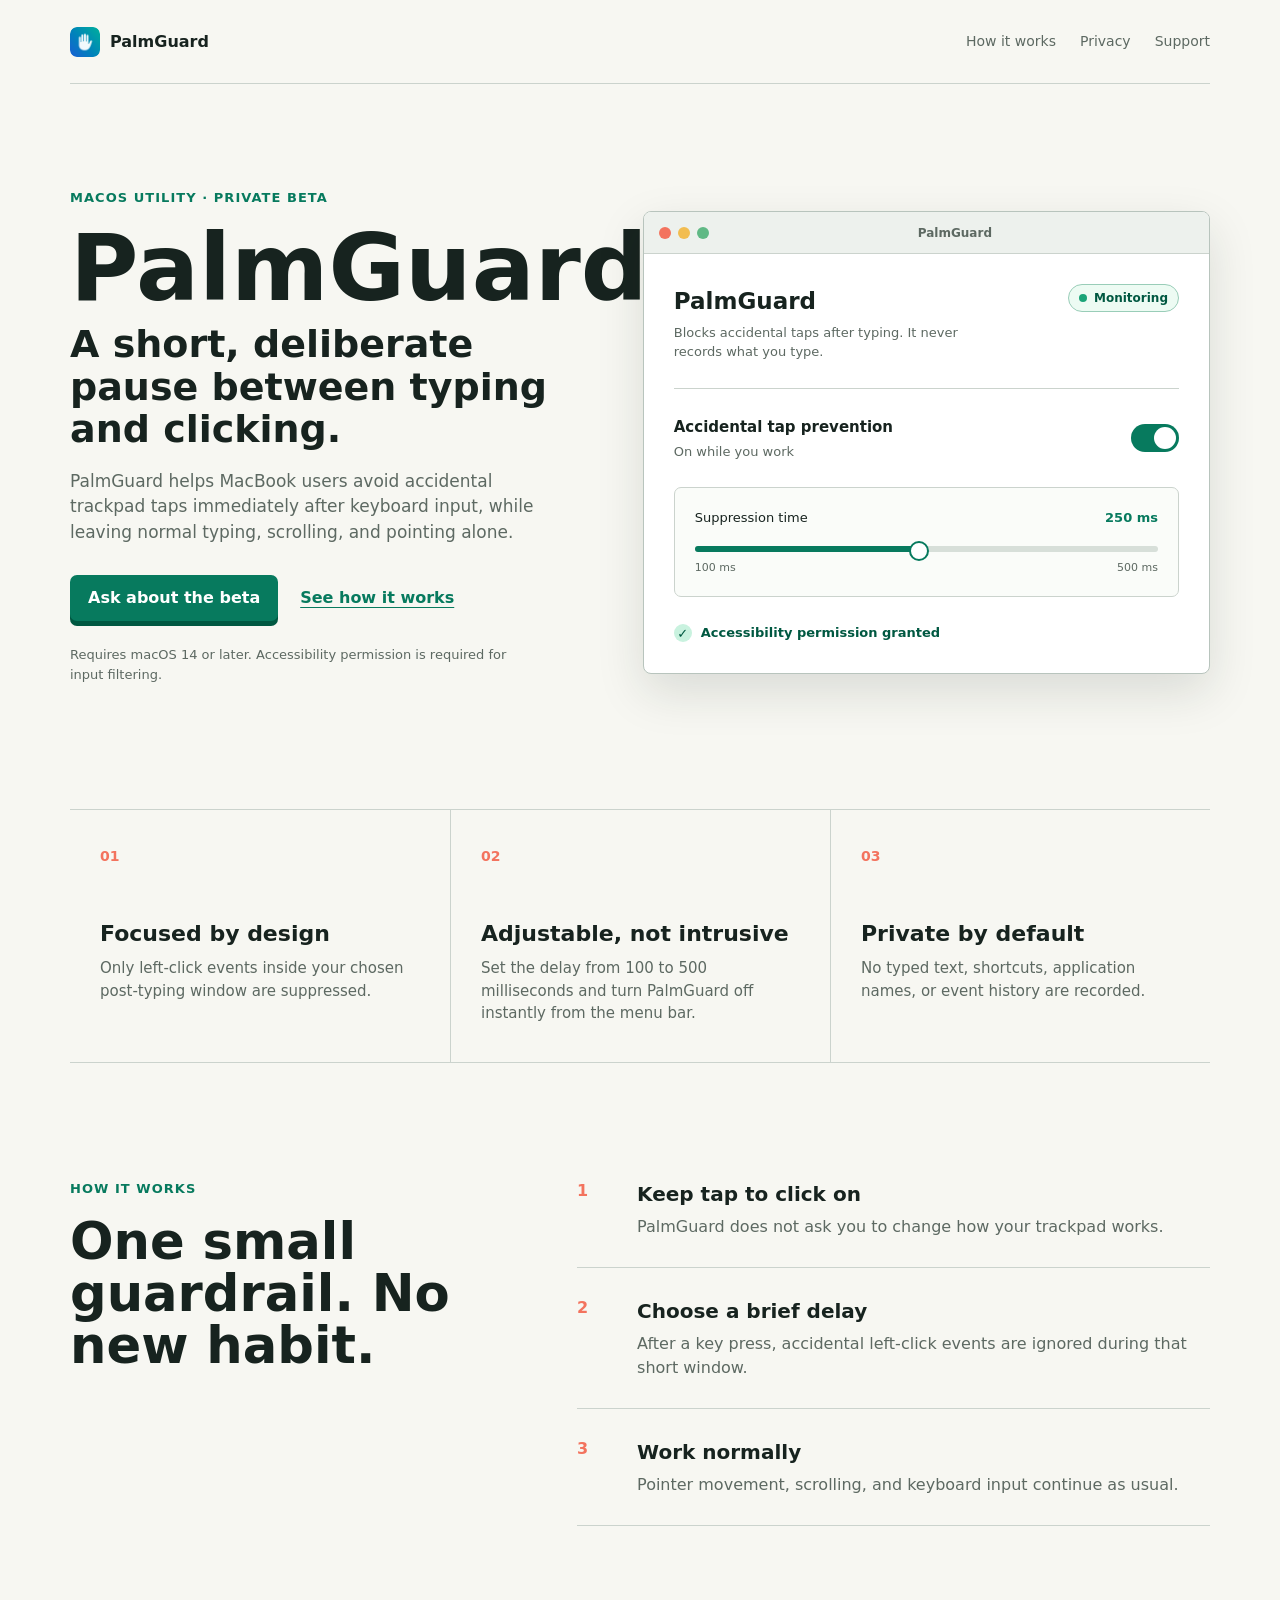
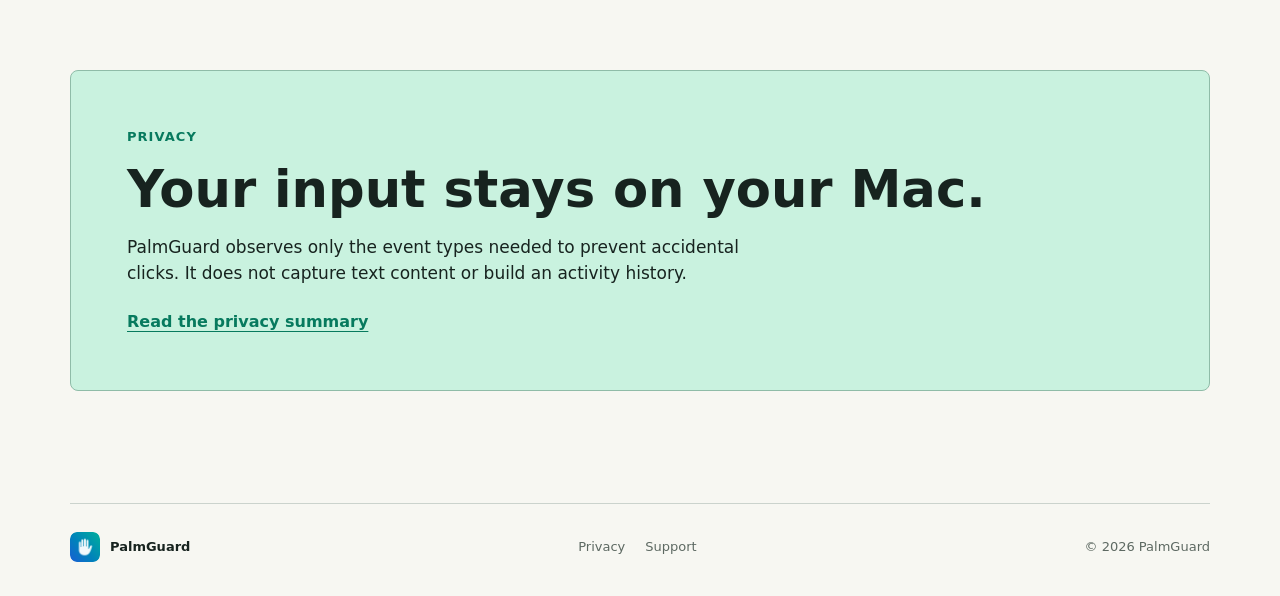
==== index.html @ 4c5c2ad9 "Publish PalmGuard landing page" ====
<!doctype html>
<html lang="en">
<head>
  <meta charset="utf-8">
  <meta name="viewport" content="width=device-width, initial-scale=1">
  <meta name="description" content="PalmGuard is a focused macOS utility that briefly prevents accidental trackpad taps after typing.">
  <meta name="theme-color" content="#f7f7f2">
  <title>PalmGuard | Type without the accidental tap</title>
  <link rel="icon" href="assets/palmguard-icon.png">
  <link rel="stylesheet" href="styles.css">
</head>
<body>
  <header class="site-header">
    <a class="brand" href="index.html" aria-label="PalmGuard home">
      <img src="assets/palmguard-icon.png" alt="">
      <span>PalmGuard</span>
    </a>
    <nav aria-label="Primary navigation">
      <a href="#how-it-works">How it works</a>
      <a href="privacy.html">Privacy</a>
      <a href="support.html">Support</a>
    </nav>
  </header>

  <main>
    <section class="hero">
      <div class="hero-copy">
        <p class="eyebrow">macOS utility · private beta</p>
        <h1>PalmGuard</h1>
        <p class="lede">A short, deliberate pause between typing and clicking.</p>
        <p class="body-copy">PalmGuard helps MacBook users avoid accidental trackpad taps immediately after keyboard input, while leaving normal typing, scrolling, and pointing alone.</p>
        <div class="hero-actions">
          <a class="button primary" href="support.html">Ask about the beta</a>
          <a class="text-link" href="#how-it-works">See how it works</a>
        </div>
        <p class="requirements">Requires macOS 14 or later. Accessibility permission is required for input filtering.</p>
      </div>

      <div class="product-preview" aria-label="PalmGuard monitoring interface preview">
        <div class="window-bar">
          <span></span><span></span><span></span>
          <p>PalmGuard</p>
        </div>
        <div class="preview-content">
          <div class="preview-heading">
            <div>
              <p class="preview-title">PalmGuard</p>
              <p>Blocks accidental taps after typing. It never records what you type.</p>
            </div>
            <span class="status"><i></i> Monitoring</span>
          </div>
          <div class="preview-rule"></div>
          <div class="control-row">
            <div>
              <strong>Accidental tap prevention</strong>
              <p>On while you work</p>
            </div>
            <span class="toggle" aria-hidden="true"><b></b></span>
          </div>
          <div class="delay">
            <div class="delay-label"><span>Suppression time</span><strong>250 ms</strong></div>
            <div class="slider" aria-hidden="true"><span></span></div>
            <div class="slider-limits"><span>100 ms</span><span>500 ms</span></div>
          </div>
          <div class="permission">
            <span class="check">✓</span>
            <span>Accessibility permission granted</span>
          </div>
        </div>
      </div>
    </section>

    <section class="principles" aria-label="PalmGuard principles">
      <div>
        <span>01</span>
        <h2>Focused by design</h2>
        <p>Only left-click events inside your chosen post-typing window are suppressed.</p>
      </div>
      <div>
        <span>02</span>
        <h2>Adjustable, not intrusive</h2>
        <p>Set the delay from 100 to 500 milliseconds and turn PalmGuard off instantly from the menu bar.</p>
      </div>
      <div>
        <span>03</span>
        <h2>Private by default</h2>
        <p>No typed text, shortcuts, application names, or event history are recorded.</p>
      </div>
    </section>

    <section class="how-it-works" id="how-it-works">
      <div class="section-intro">
        <p class="eyebrow">How it works</p>
        <h2>One small guardrail. No new habit.</h2>
      </div>
      <ol>
        <li><span>1</span><div><h3>Keep tap to click on</h3><p>PalmGuard does not ask you to change how your trackpad works.</p></div></li>
        <li><span>2</span><div><h3>Choose a brief delay</h3><p>After a key press, accidental left-click events are ignored during that short window.</p></div></li>
        <li><span>3</span><div><h3>Work normally</h3><p>Pointer movement, scrolling, and keyboard input continue as usual.</p></div></li>
      </ol>
    </section>

    <section class="privacy-callout">
      <p class="eyebrow">Privacy</p>
      <h2>Your input stays on your Mac.</h2>
      <p>PalmGuard observes only the event types needed to prevent accidental clicks. It does not capture text content or build an activity history.</p>
      <a class="text-link" href="privacy.html">Read the privacy summary</a>
    </section>
  </main>

  <footer>
    <a class="brand" href="index.html"><img src="assets/palmguard-icon.png" alt=""><span>PalmGuard</span></a>
    <div><a href="privacy.html">Privacy</a><a href="support.html">Support</a></div>
    <p>© 2026 PalmGuard</p>
  </footer>
</body>
</html>
---- styles.css ----
:root {
  --paper: #f7f7f2;
  --ink: #17231f;
  --muted: #5d6962;
  --line: #cbd3cd;
  --panel: #ffffff;
  --green: #077a5e;
  --green-dark: #005841;
  --mint: #c9f2df;
  --coral: #f3735e;
  --shadow: 0 18px 48px rgba(23, 35, 31, 0.13);
}

* { box-sizing: border-box; }
html { scroll-behavior: smooth; }
body {
  margin: 0;
  color: var(--ink);
  background: var(--paper);
  font-family: Inter, ui-sans-serif, system-ui, -apple-system, BlinkMacSystemFont, "Segoe UI", sans-serif;
  line-height: 1.5;
}
a { color: inherit; text-decoration: none; }
a:focus-visible { outline: 3px solid var(--coral); outline-offset: 4px; }
.site-header, main, footer { width: min(1140px, calc(100% - 48px)); margin: 0 auto; }
.site-header {
  min-height: 84px;
  display: flex;
  align-items: center;
  justify-content: space-between;
  border-bottom: 1px solid var(--line);
}
.brand { display: inline-flex; align-items: center; gap: 10px; font-weight: 760; letter-spacing: 0; }
.brand img { width: 30px; height: 30px; border-radius: 7px; }
nav { display: flex; gap: 24px; font-size: 14px; color: var(--muted); }
nav a:hover, footer a:hover, .text-link:hover { color: var(--green); }
.hero {
  display: grid;
  grid-template-columns: minmax(0, 0.92fr) minmax(480px, 1.08fr);
  gap: clamp(42px, 7vw, 96px);
  padding: 104px 0 112px;
  align-items: center;
}
.eyebrow { margin: 0 0 16px; color: var(--green); font-size: 13px; font-weight: 760; letter-spacing: 0.08em; text-transform: uppercase; }
h1, h2, h3, p { margin-top: 0; }
h1 { margin-bottom: 12px; font-size: clamp(60px, 7.3vw, 96px); line-height: 0.94; letter-spacing: 0; }
.lede { margin-bottom: 18px; font-size: clamp(25px, 3vw, 38px); line-height: 1.12; font-weight: 670; }
.body-copy { max-width: 520px; color: var(--muted); font-size: 17px; }
.hero-actions { display: flex; gap: 22px; align-items: center; margin: 30px 0 24px; }
.button { display: inline-flex; align-items: center; justify-content: center; min-height: 46px; padding: 0 18px; border-radius: 7px; font-weight: 720; }
.button.primary { color: #fff; background: var(--green); box-shadow: 0 5px 0 var(--green-dark); }
.button.primary:hover { background: var(--green-dark); transform: translateY(1px); box-shadow: 0 4px 0 #003d2d; }
.text-link { color: var(--green); font-weight: 700; text-decoration: underline; text-underline-offset: 4px; }
.requirements { max-width: 470px; color: var(--muted); font-size: 13px; }
.product-preview { overflow: hidden; border: 1px solid #b8c4bd; border-radius: 8px; background: var(--panel); box-shadow: var(--shadow); }
.window-bar { display: grid; grid-template-columns: repeat(3, 12px) 1fr; gap: 7px; align-items: center; height: 42px; padding: 0 15px; border-bottom: 1px solid var(--line); background: #edf1ed; }
.window-bar span { width: 12px; height: 12px; border-radius: 50%; background: #d9ded9; }
.window-bar span:first-child { background: var(--coral); }
.window-bar span:nth-child(2) { background: #f2bd50; }
.window-bar span:nth-child(3) { background: #60b985; }
.window-bar p { margin: 0; text-align: center; color: var(--muted); font-size: 12px; font-weight: 650; }
.preview-content { padding: 30px; }
.preview-heading { display: flex; justify-content: space-between; gap: 20px; }
.preview-title { margin-bottom: 4px; font-size: 23px; font-weight: 760; }
.preview-heading p:not(.preview-title) { max-width: 330px; margin-bottom: 0; color: var(--muted); font-size: 13px; }
.status { display: inline-flex; align-items: center; gap: 7px; height: 28px; padding: 0 10px; color: var(--green-dark); border: 1px solid #99cdb8; border-radius: 999px; background: #edfbf3; white-space: nowrap; font-size: 12px; font-weight: 700; }
.status i { width: 8px; height: 8px; border-radius: 50%; background: #1ba478; }
.preview-rule { height: 1px; margin: 26px 0; background: var(--line); }
.control-row { display: flex; align-items: center; justify-content: space-between; gap: 16px; }
.control-row strong { font-size: 15px; }
.control-row p { margin: 3px 0 0; color: var(--muted); font-size: 13px; }
.toggle { position: relative; display: block; width: 48px; height: 28px; border-radius: 20px; background: var(--green); }
.toggle b { position: absolute; right: 3px; top: 3px; width: 22px; height: 22px; border-radius: 50%; background: #fff; }
.delay { margin: 26px 0; padding: 20px; border: 1px solid var(--line); border-radius: 7px; background: #fafcf9; }
.delay-label, .slider-limits { display: flex; justify-content: space-between; font-size: 13px; }
.delay-label strong { color: var(--green); }
.slider { position: relative; height: 6px; margin: 18px 0 8px; border-radius: 4px; background: #d7dfd9; }
.slider span { display: block; width: 48%; height: 100%; border-radius: 4px; background: var(--green); }
.slider::after { content: ""; position: absolute; left: calc(48% - 8px); top: -5px; width: 16px; height: 16px; border: 2px solid var(--green); border-radius: 50%; background: #fff; }
.slider-limits { color: var(--muted); font-size: 11px; }
.permission { display: flex; align-items: center; gap: 9px; color: var(--green-dark); font-size: 13px; font-weight: 650; }
.check { display: grid; place-items: center; width: 18px; height: 18px; border-radius: 50%; background: var(--mint); }
.principles { display: grid; grid-template-columns: repeat(3, 1fr); border-top: 1px solid var(--line); border-bottom: 1px solid var(--line); }
.principles > div { min-height: 252px; padding: 34px 30px 30px; }
.principles > div + div { border-left: 1px solid var(--line); }
.principles span { color: var(--coral); font-size: 14px; font-weight: 760; }
.principles h2 { margin: 54px 0 10px; font-size: 22px; line-height: 1.12; }
.principles p { margin-bottom: 0; color: var(--muted); font-size: 15px; }
.how-it-works { display: grid; grid-template-columns: 0.78fr 1.22fr; gap: 8vw; padding: 116px 0; }
.section-intro h2, .privacy-callout h2 { margin-bottom: 0; font-size: clamp(35px, 4vw, 54px); line-height: 1.02; }
ol { margin: 0; padding: 0; list-style: none; }
ol li { display: grid; grid-template-columns: 42px 1fr; gap: 18px; padding: 0 0 28px; margin-bottom: 28px; border-bottom: 1px solid var(--line); }
ol span { color: var(--coral); font-weight: 760; }
ol h3 { margin-bottom: 6px; font-size: 20px; }
ol p { margin-bottom: 0; color: var(--muted); }
.privacy-callout { margin-bottom: 112px; padding: 56px; border: 1px solid #8fbca8; border-radius: 8px; background: var(--mint); }
.privacy-callout > p:not(.eyebrow) { max-width: 630px; margin: 20px 0 24px; font-size: 17px; }
footer { display: flex; align-items: center; justify-content: space-between; gap: 24px; padding: 28px 0 34px; border-top: 1px solid var(--line); color: var(--muted); font-size: 13px; }
footer .brand { color: var(--ink); }
footer > div { display: flex; gap: 20px; }
footer p { margin: 0; }
.simple-page { max-width: 760px; padding: 88px 0 110px; }
.simple-page h1 { font-size: clamp(48px, 7vw, 76px); }
.simple-page h2 { margin-top: 42px; font-size: 24px; }
.simple-page p, .simple-page li { color: var(--muted); font-size: 16px; }
.simple-page li { margin-bottom: 10px; }
.simple-page .lede { color: var(--ink); }

@media (max-width: 820px) {
  .site-header, main, footer { width: min(100% - 32px, 640px); }
  .site-header { min-height: 68px; }
  nav { gap: 15px; font-size: 12px; }
  .hero { grid-template-columns: 1fr; padding: 68px 0 74px; }
  .product-preview { width: 100%; }
  .preview-content { padding: 22px; }
  .preview-heading { display: block; }
  .status { margin-top: 16px; }
  .principles { grid-template-columns: 1fr; }
  .principles > div { min-height: 0; padding: 28px 6px; }
  .principles > div + div { border-top: 1px solid var(--line); border-left: 0; }
  .principles h2 { margin-top: 24px; }
  .how-it-works { grid-template-columns: 1fr; gap: 46px; padding: 76px 0; }
  .privacy-callout { margin-bottom: 76px; padding: 32px 24px; }
  footer { flex-wrap: wrap; }
}

@media (max-width: 440px) {
  .site-header nav a:first-child { display: none; }
  .hero-actions { align-items: flex-start; flex-direction: column; }
  .window-bar p { font-size: 11px; }
  .preview-heading p:not(.preview-title) { font-size: 12px; }
  .delay { padding: 15px; }
}
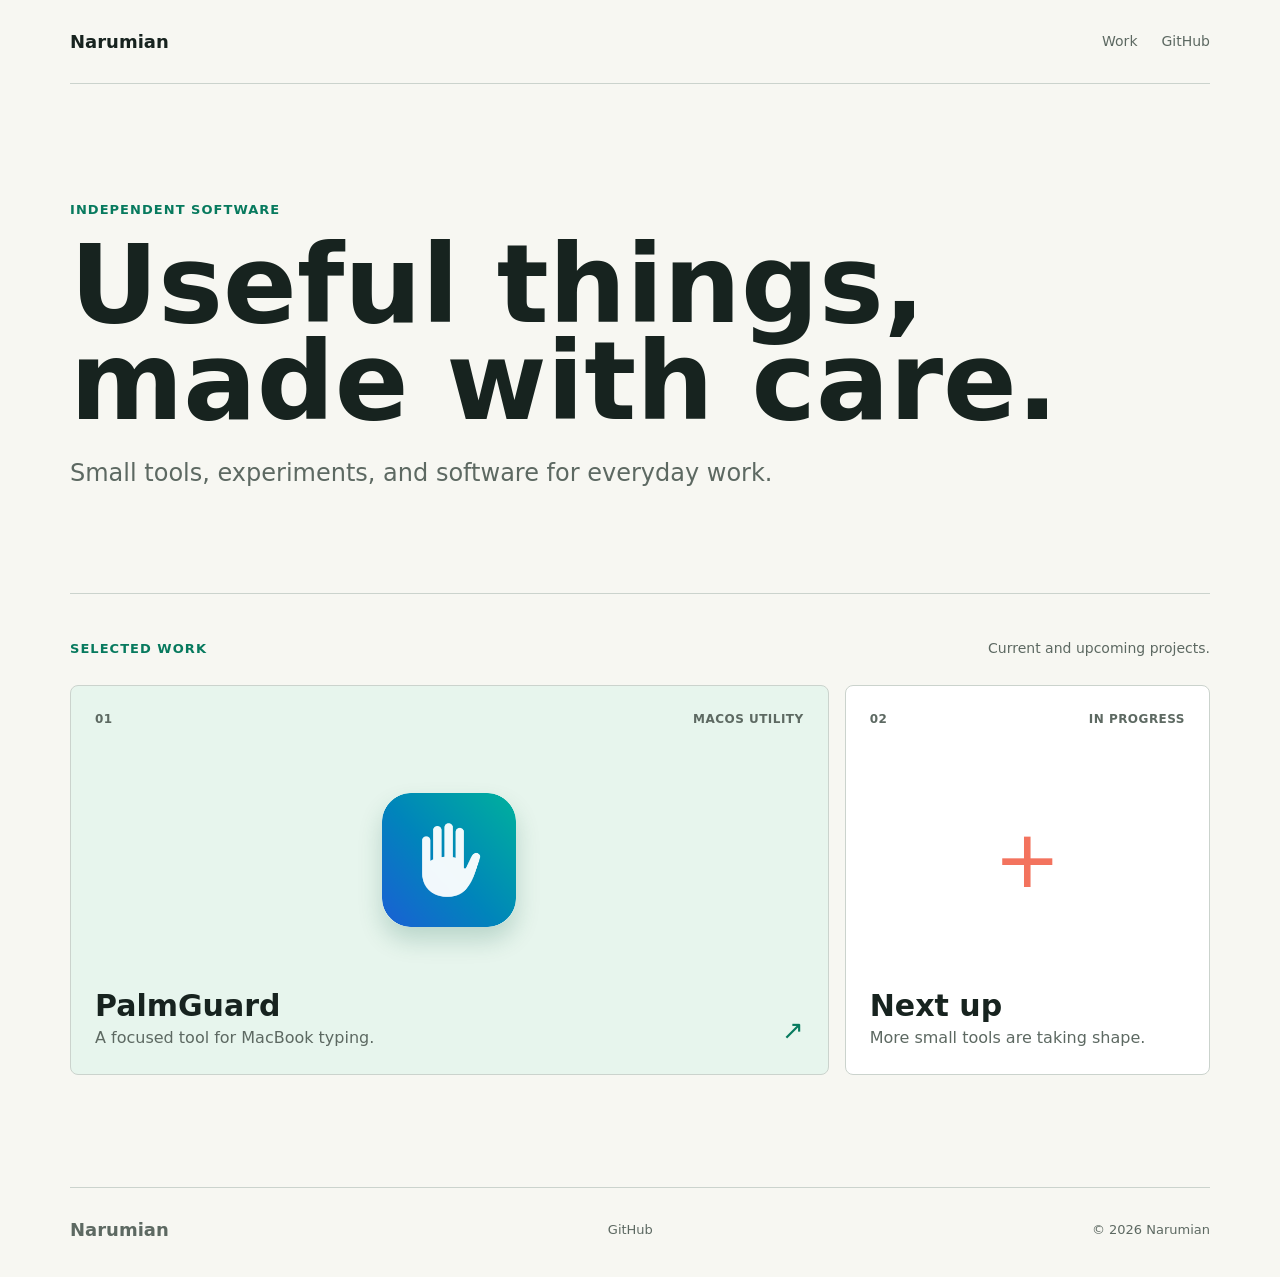
==== commit 07a0bcea: "Turn landing page into project hub" ====
--- a/index.html
+++ b/index.html
@@ -3,115 +3,52 @@
 <head>
   <meta charset="utf-8">
   <meta name="viewport" content="width=device-width, initial-scale=1">
-  <meta name="description" content="PalmGuard is a focused macOS utility that briefly prevents accidental trackpad taps after typing.">
+  <meta name="description" content="Narumian builds small, useful software and experiments.">
   <meta name="theme-color" content="#f7f7f2">
-  <title>PalmGuard | Type without the accidental tap</title>
-  <link rel="icon" href="assets/palmguard-icon.png">
+  <title>Narumian | Selected work</title>
   <link rel="stylesheet" href="styles.css">
 </head>
 <body>
   <header class="site-header">
-    <a class="brand" href="index.html" aria-label="PalmGuard home">
-      <img src="assets/palmguard-icon.png" alt="">
-      <span>PalmGuard</span>
-    </a>
+    <a class="wordmark" href="index.html">Narumian</a>
     <nav aria-label="Primary navigation">
-      <a href="#how-it-works">How it works</a>
-      <a href="privacy.html">Privacy</a>
-      <a href="support.html">Support</a>
+      <a href="#work">Work</a>
+      <a href="https://github.com/Narumian">GitHub</a>
     </nav>
   </header>
 
   <main>
-    <section class="hero">
-      <div class="hero-copy">
-        <p class="eyebrow">macOS utility · private beta</p>
-        <h1>PalmGuard</h1>
-        <p class="lede">A short, deliberate pause between typing and clicking.</p>
-        <p class="body-copy">PalmGuard helps MacBook users avoid accidental trackpad taps immediately after keyboard input, while leaving normal typing, scrolling, and pointing alone.</p>
-        <div class="hero-actions">
-          <a class="button primary" href="support.html">Ask about the beta</a>
-          <a class="text-link" href="#how-it-works">See how it works</a>
-        </div>
-        <p class="requirements">Requires macOS 14 or later. Accessibility permission is required for input filtering.</p>
-      </div>
-
-      <div class="product-preview" aria-label="PalmGuard monitoring interface preview">
-        <div class="window-bar">
-          <span></span><span></span><span></span>
-          <p>PalmGuard</p>
-        </div>
-        <div class="preview-content">
-          <div class="preview-heading">
-            <div>
-              <p class="preview-title">PalmGuard</p>
-              <p>Blocks accidental taps after typing. It never records what you type.</p>
-            </div>
-            <span class="status"><i></i> Monitoring</span>
-          </div>
-          <div class="preview-rule"></div>
-          <div class="control-row">
-            <div>
-              <strong>Accidental tap prevention</strong>
-              <p>On while you work</p>
-            </div>
-            <span class="toggle" aria-hidden="true"><b></b></span>
-          </div>
-          <div class="delay">
-            <div class="delay-label"><span>Suppression time</span><strong>250 ms</strong></div>
-            <div class="slider" aria-hidden="true"><span></span></div>
-            <div class="slider-limits"><span>100 ms</span><span>500 ms</span></div>
-          </div>
-          <div class="permission">
-            <span class="check">✓</span>
-            <span>Accessibility permission granted</span>
-          </div>
-        </div>
-      </div>
+    <section class="hub-hero">
+      <p class="eyebrow">Independent software</p>
+      <h1>Useful things,<br>made with care.</h1>
+      <p>Small tools, experiments, and software for everyday work.</p>
     </section>
 
-    <section class="principles" aria-label="PalmGuard principles">
-      <div>
-        <span>01</span>
-        <h2>Focused by design</h2>
-        <p>Only left-click events inside your chosen post-typing window are suppressed.</p>
+    <section class="work" id="work" aria-label="Selected work">
+      <div class="work-heading">
+        <p class="eyebrow">Selected work</p>
+        <p>Current and upcoming projects.</p>
       </div>
-      <div>
-        <span>02</span>
-        <h2>Adjustable, not intrusive</h2>
-        <p>Set the delay from 100 to 500 milliseconds and turn PalmGuard off instantly from the menu bar.</p>
+      <div class="work-grid">
+        <a class="project project-palmguard" href="palmguard/">
+          <div class="project-topline"><span>01</span><span>macOS utility</span></div>
+          <img src="assets/palmguard-icon.png" alt="PalmGuard icon">
+          <div class="project-copy"><h2>PalmGuard</h2><p>A focused tool for MacBook typing.</p></div>
+          <span class="project-arrow" aria-hidden="true">↗</span>
+        </a>
+        <article class="project project-soon">
+          <div class="project-topline"><span>02</span><span>in progress</span></div>
+          <div class="coming-mark" aria-hidden="true">+</div>
+          <div class="project-copy"><h2>Next up</h2><p>More small tools are taking shape.</p></div>
+        </article>
       </div>
-      <div>
-        <span>03</span>
-        <h2>Private by default</h2>
-        <p>No typed text, shortcuts, application names, or event history are recorded.</p>
-      </div>
-    </section>
-
-    <section class="how-it-works" id="how-it-works">
-      <div class="section-intro">
-        <p class="eyebrow">How it works</p>
-        <h2>One small guardrail. No new habit.</h2>
-      </div>
-      <ol>
-        <li><span>1</span><div><h3>Keep tap to click on</h3><p>PalmGuard does not ask you to change how your trackpad works.</p></div></li>
-        <li><span>2</span><div><h3>Choose a brief delay</h3><p>After a key press, accidental left-click events are ignored during that short window.</p></div></li>
-        <li><span>3</span><div><h3>Work normally</h3><p>Pointer movement, scrolling, and keyboard input continue as usual.</p></div></li>
-      </ol>
-    </section>
-
-    <section class="privacy-callout">
-      <p class="eyebrow">Privacy</p>
-      <h2>Your input stays on your Mac.</h2>
-      <p>PalmGuard observes only the event types needed to prevent accidental clicks. It does not capture text content or build an activity history.</p>
-      <a class="text-link" href="privacy.html">Read the privacy summary</a>
     </section>
   </main>
 
   <footer>
-    <a class="brand" href="index.html"><img src="assets/palmguard-icon.png" alt=""><span>PalmGuard</span></a>
-    <div><a href="privacy.html">Privacy</a><a href="support.html">Support</a></div>
-    <p>© 2026 PalmGuard</p>
+    <a class="wordmark" href="index.html">Narumian</a>
+    <a href="https://github.com/Narumian">GitHub</a>
+    <p>© 2026 Narumian</p>
   </footer>
 </body>
 </html>
--- a/styles.css
+++ b/styles.css
@@ -32,6 +32,7 @@
 }
 .brand { display: inline-flex; align-items: center; gap: 10px; font-weight: 760; letter-spacing: 0; }
 .brand img { width: 30px; height: 30px; border-radius: 7px; }
+.wordmark { font-size: 18px; font-weight: 800; letter-spacing: 0; }
 nav { display: flex; gap: 24px; font-size: 14px; color: var(--muted); }
 nav a:hover, footer a:hover, .text-link:hover { color: var(--green); }
 .hero {
@@ -105,6 +106,24 @@
 .simple-page p, .simple-page li { color: var(--muted); font-size: 16px; }
 .simple-page li { margin-bottom: 10px; }
 .simple-page .lede { color: var(--ink); }
+.hub-hero { min-height: 510px; padding: 116px 0 80px; border-bottom: 1px solid var(--line); }
+.hub-hero h1 { margin: 0 0 24px; font-size: clamp(58px, 8.5vw, 116px); line-height: 0.9; }
+.hub-hero > p:last-child { margin-bottom: 0; color: var(--muted); font-size: clamp(18px, 2vw, 24px); }
+.work { padding: 44px 0 112px; }
+.work-heading { display: flex; align-items: baseline; justify-content: space-between; gap: 24px; margin-bottom: 26px; }
+.work-heading .eyebrow { margin: 0; }
+.work-heading > p:last-child { margin: 0; color: var(--muted); font-size: 14px; }
+.work-grid { display: grid; grid-template-columns: 1.35fr 0.65fr; gap: 16px; }
+.project { position: relative; min-height: 390px; display: flex; flex-direction: column; overflow: hidden; padding: 24px; border: 1px solid var(--line); border-radius: 8px; transition: transform 160ms ease, border-color 160ms ease; }
+.project:hover { transform: translateY(-3px); border-color: var(--green); }
+.project-topline { display: flex; justify-content: space-between; color: var(--muted); font-size: 12px; font-weight: 700; letter-spacing: 0.04em; text-transform: uppercase; }
+.project-palmguard { background: #e7f5ed; }
+.project-palmguard img { width: 134px; height: 134px; margin: auto; border-radius: 28px; box-shadow: 0 13px 24px rgba(0, 88, 65, 0.2); }
+.project-copy h2 { margin: 0 0 5px; font-size: 30px; line-height: 1; }
+.project-copy p { margin: 0; color: var(--muted); }
+.project-arrow { position: absolute; right: 24px; bottom: 24px; color: var(--green); font-size: 26px; }
+.project-soon { background: #fff; }
+.coming-mark { margin: auto; color: var(--coral); font-size: 80px; font-weight: 250; line-height: 1; }
 
 @media (max-width: 820px) {
   .site-header, main, footer { width: min(100% - 32px, 640px); }
@@ -121,6 +140,9 @@
   .principles h2 { margin-top: 24px; }
   .how-it-works { grid-template-columns: 1fr; gap: 46px; padding: 76px 0; }
   .privacy-callout { margin-bottom: 76px; padding: 32px 24px; }
+  .hub-hero { min-height: 420px; padding: 84px 0 64px; }
+  .work-grid { grid-template-columns: 1fr; }
+  .project { min-height: 320px; }
   footer { flex-wrap: wrap; }
 }
 
